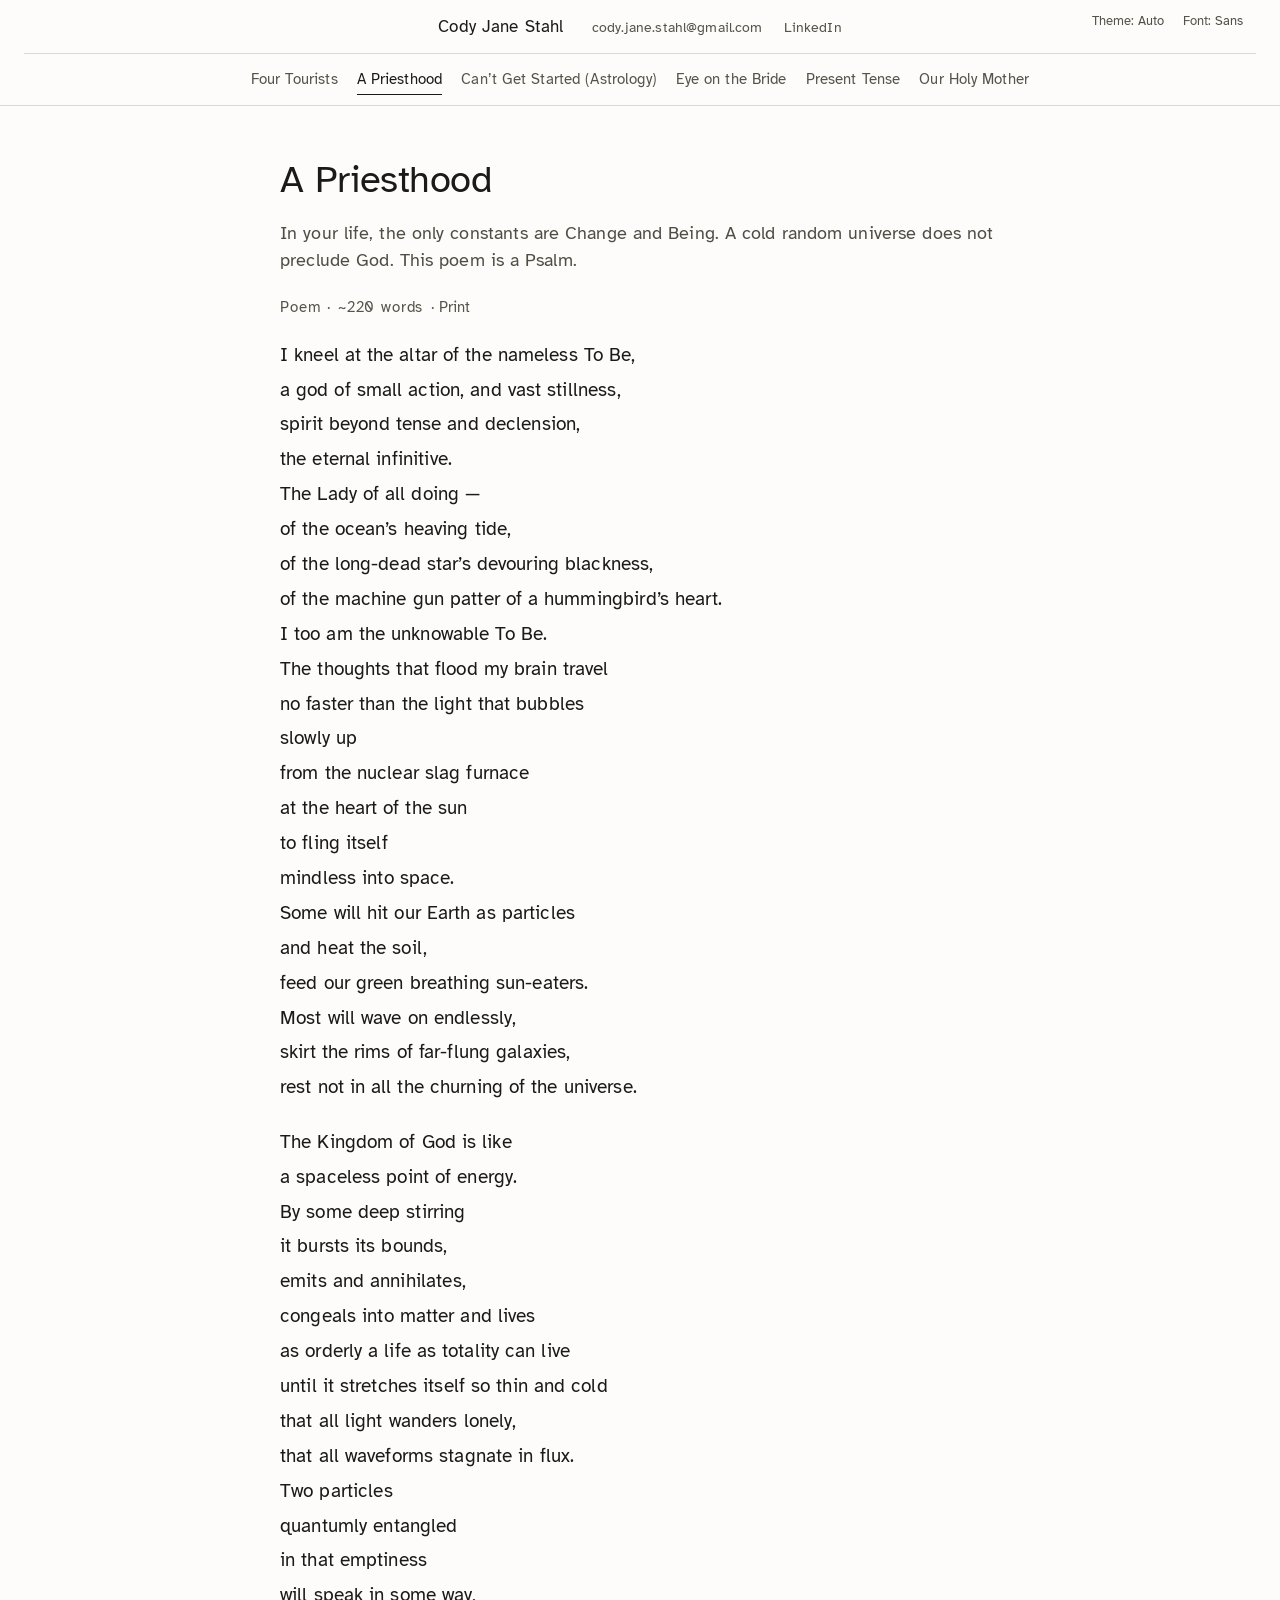
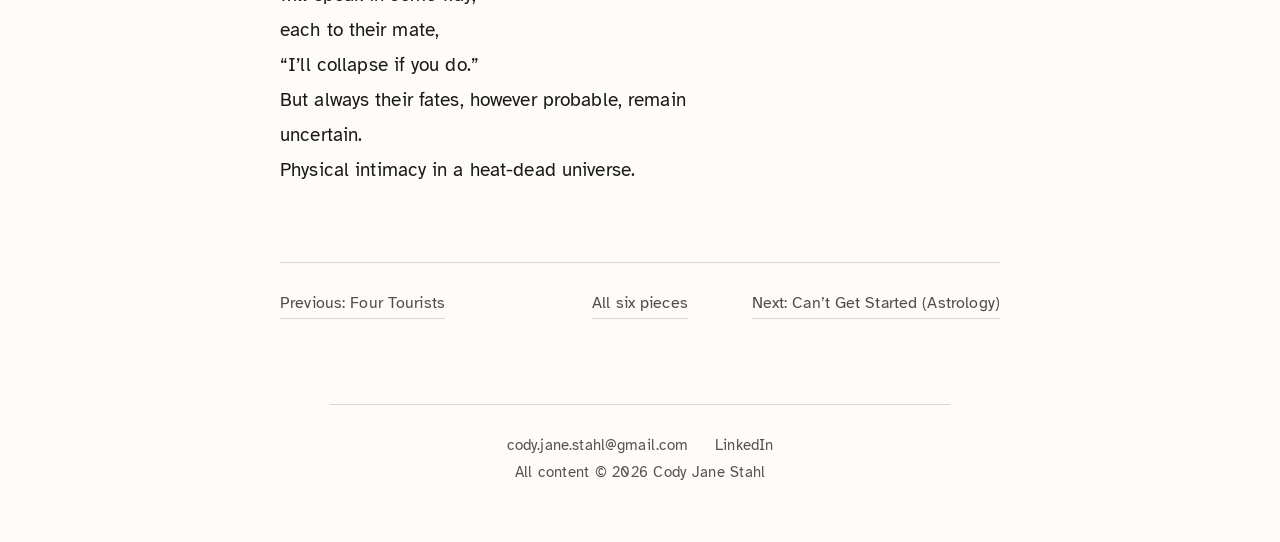
==== writing/a-priesthood.html @ c569a7fe "Serve the writing portfolio at /writing and keep the repo to served files only The writing pages are" ====
<!DOCTYPE html>
<html lang="en">
<head>
<meta charset="utf-8">
<meta name="viewport" content="width=device-width, initial-scale=1">
<title>A Priesthood · Cody Jane Stahl</title>
<meta name="description" content="In your life, the only constants are Change and Being. A cold random universe does not preclude God. This poem is a Psalm.">
<meta name="robots" content="noindex">
<link rel="canonical" href="https://cody.stahlsystems.com/writing/a-priesthood">
<meta property="og:type" content="article">
<meta property="og:title" content="A Priesthood">
<meta property="og:description" content="In your life, the only constants are Change and Being. A cold random universe does not preclude God. This poem is a Psalm.">
<meta property="og:url" content="https://cody.stahlsystems.com/writing/a-priesthood">
<meta name="twitter:card" content="summary">
<link rel="icon" href="/writing/favicon.svg" type="image/svg+xml">
<link rel="preload" href="/writing/fonts/atkinson-hyperlegible-regular.d64ba838ef.woff2" as="font" type="font/woff2" crossorigin>
<link rel="stylesheet" href="/writing/site.0b1662e811.css">
<!-- Applies saved theme and font before first paint, so a reader who chose
     dark or the serif never sees a flash of the default (PRD RO-4, TH-4).
     Blocking and tiny by design. -->
<script>try{var d=document.documentElement,t=localStorage.getItem('wss-theme'),f=localStorage.getItem('wss-font');if(t==='dark'||t==='light')d.dataset.theme=t;if(f==='serif')d.dataset.font=f}catch(e){}</script>
<script defer src="/writing/a11y.ce8c271b4e.js"></script>

</head>
<body class="piece piece-a-priesthood form-poem">
<a class="skip" href="#main">Skip to the work</a>
<a class="skip" href="#reading-options">Reading options</a>
<header class="site">
  <div class="site-inner">
    <a class="site-name" href="/writing/">Cody Jane Stahl</a>
    <nav class="site-contact" aria-label="Contact">
      <a href="mailto:cody.jane.stahl@gmail.com">cody.jane.stahl@gmail.com</a>
      <a href="https://www.linkedin.com/in/cody-stahl/" rel="me noopener">LinkedIn</a>
    </nav>
  </div>
  <div class="site-controls" id="reading-options"></div>
  <nav class="site-works" aria-label="All six pieces">
      <a href="/writing/four-tourists">Four Tourists</a>
      <a href="/writing/a-priesthood" aria-current="page">A Priesthood</a>
      <a href="/writing/cant-get-started-astrology">Can’t Get Started (Astrology)</a>
      <a href="/writing/eye-on-the-bride">Eye on the Bride</a>
      <a href="/writing/present-tense">Present Tense</a>
      <a href="/writing/our-holy-mother">Our Holy Mother</a>
  </nav>
</header>
<main id="main">
<article style="--print-verse-pt:8.94pt">
  <header class="piece-head">
    <h1>A Priesthood</h1>
    <p class="byline print-only">Cody Jane Stahl</p>
    <p class="framing">In your life, the only constants are Change and Being. A cold random universe does not preclude God. This poem is a Psalm.</p>
    <p class="meta">Poem · ~220 words</p>
    
  </header>
<p class="stanza">
  <span class="l">I kneel at the altar of the nameless To Be,</span>
  <span class="l">a god of small action, and vast stillness,</span>
  <span class="l">spirit beyond tense and declension,</span>
  <span class="l">the eternal infinitive.</span>
  <span class="l">The Lady of all doing —</span>
  <span class="l">of the ocean’s heaving tide,</span>
  <span class="l">of the long-dead star’s devouring blackness,</span>
  <span class="l">of the machine gun patter of a hummingbird’s heart.</span>
  <span class="l">I too am the unknowable To Be.</span>
  <span class="l">The thoughts that flood my brain travel</span>
  <span class="l">no faster than the light that bubbles</span>
  <span class="l">slowly up</span>
  <span class="l">from the nuclear slag furnace</span>
  <span class="l">at the heart of the sun</span>
  <span class="l">to fling itself</span>
  <span class="l">mindless into space.</span>
  <span class="l">Some will hit our Earth as particles</span>
  <span class="l">and heat the soil,</span>
  <span class="l">feed our green breathing sun-eaters.</span>
  <span class="l">Most will wave on endlessly,</span>
  <span class="l">skirt the rims of far-flung galaxies,</span>
  <span class="l">rest not in all the churning of the universe.</span>
</p>
<p class="stanza">
  <span class="l">The Kingdom of God is like</span>
  <span class="l">a spaceless point of energy.</span>
  <span class="l">By some deep stirring</span>
  <span class="l">it bursts its bounds,</span>
  <span class="l">emits and annihilates,</span>
  <span class="l">congeals into matter and lives</span>
  <span class="l">as orderly a life as totality can live</span>
  <span class="l">until it stretches itself so thin and cold</span>
  <span class="l">that all light wanders lonely,</span>
  <span class="l">that all waveforms stagnate in flux.</span>
  <span class="l">Two particles</span>
  <span class="l">quantumly entangled</span>
  <span class="l">in that emptiness</span>
  <span class="l">will speak in some way,</span>
  <span class="l">each to their mate,</span>
  <span class="l">“I’ll collapse if you do.”</span>
  <span class="l">But always their fates, however probable, remain</span>
  <span class="l">uncertain.</span>
  <span class="l">Physical intimacy in a heat-dead universe.</span>
</p>
</article>
<nav class="pager">
  <a class="prev" href="/writing/four-tourists">Previous: Four Tourists</a>
  <a class="home" href="/writing/">All six pieces</a>
  <a class="next" href="/writing/cant-get-started-astrology">Next: Can’t Get Started (Astrology)</a>
</nav>

</main>
<footer>
  <nav class="footer-links" aria-label="Contact">
    <a href="mailto:cody.jane.stahl@gmail.com">cody.jane.stahl@gmail.com</a>
    <a href="https://www.linkedin.com/in/cody-stahl/" rel="me noopener">LinkedIn</a>
  </nav>
  <p class="copyright">All content © 2026 Cody Jane Stahl</p>
</footer>
</body>
</html>
---- writing/site.0b1662e811.css ----
/* Writing portfolio stylesheet
   No bold anywhere: only Regular and Italic ship of each family, so
   font-weight:700 would render as synthesised faux-bold. */

/* ---------- Faces ----------
   Atkinson Hyperlegible (Braille Institute, OFL) is the DEFAULT. It was drawn
   for low vision, with unambiguously distinct I/l/1 and O/0, and it is only
   35 KB for both styles. Making it the default rather than an opt-in means the
   accessible letterforms are what everyone gets, instead of only the readers
   who find a control in the footer.

   Chosen over OpenDyslexic deliberately. British Dyslexia Association guidance
   is about sans-serif letterforms and generous spacing, not a special face, and
   the studies on OpenDyslexic specifically (Rello & Baeza-Yates 2013; Wery &
   Diliberto 2017) find no reading-speed advantage over a well-set sans.

   Literata is the opt-in alternative. Drawn by TypeTogether for Google Play
   Books, so it is engineered for long-form screen reading rather than adapted
   from print. Declared here but NOT fetched
   unless html[data-font="serif"] is set — a browser only downloads a face it
   actually renders — so the default reader never pays its 92 KB (PRD RO-5). */

@font-face{
  font-family:"Literata";
  src:url(/writing/fonts/literata-regular.e618d80055.woff2) format("woff2");
  font-weight:400;font-style:normal;font-display:swap;
}
@font-face{
  font-family:"Literata";
  src:url(/writing/fonts/literata-italic.99fa032066.woff2) format("woff2");
  font-weight:400;font-style:italic;font-display:swap;
}
@font-face{
  font-family:"Atkinson Hyperlegible";
  src:url(/writing/fonts/atkinson-hyperlegible-regular.d64ba838ef.woff2) format("woff2");
  font-weight:400;font-style:normal;font-display:swap;
}
@font-face{
  font-family:"Atkinson Hyperlegible";
  src:url(/writing/fonts/atkinson-hyperlegible-italic.bc8825fd43.woff2) format("woff2");
  font-weight:400;font-style:italic;font-display:swap;
}

/* ---------- Tokens ---------- */

/* Default: Atkinson, set with the generous spacing that is where most of the
   real legibility benefit lives (BDA guidance) — looser leading, slight
   positive tracking, open word spacing, and a measure short enough to make
   line-to-line return easy. */
:root{
  /* MEASURED, not guessed. CSS `ch` is the width of the "0" glyph, which is
     ~1.56x the average character in running text — so 64ch renders ~89
     characters, not 64. These values were measured against the actual content
     in the actual face: 43ch = ~66 characters of prose (TY-1: 60-70), and 56ch
     holds Eye on the Bride's 79-character line (571px) unwrapped (VF-3). */
  /* Calibrated against svpg.com, which Cody gave as the reference: it runs 90
     characters at 18px in a 736px column. We match the character count but not
     its leading — svpg sets 1.33, which is tight for a line that long. At 1.72
     the eye finds the next line reliably, so a long measure costs much less.
     Grows with the viewport; capped so it cannot run past ~90. */
  --measure-prose:clamp(62ch, 36ch + 19vw, 78ch);
  --measure-verse:clamp(60ch, 42ch + 13vw, 68ch);

  /* Minimum breathing room at the viewport edges. The column is centred; this
     is just the gutter it must never cross. */
  --page-inset:1.25rem;

  --font-body:"Atkinson Hyperlegible",Verdana,Tahoma,sans-serif;
  --leading:1.72;
  --track:.008em;
  --word-space:.04em;

  /* AAA (7:1) for body and framing; meta clears 7:1 too. */
  --bg:#fdfcfa; --ink:#1b1a18; --ink-soft:#514d45; --ink-faint:#57534a; --rule:#ddd8cd;
}
/* Three states. Auto follows the OS; an explicit choice disables the media
   query outright via :not([data-theme]), and the light block below re-declares
   the defaults so "Light" sticks on a machine set to dark. Pattern borrowed
   from BeowulfTranslator's tokens.css.

   color-scheme is the part that is easy to forget: without it the browser's own
   scrollbars, focus rings and form controls stay in the OS theme, so a reader
   who forces Light on a dark machine gets dark scrollbars framing a light page. */
@media (prefers-color-scheme:dark){
  :root:not([data-theme]){
    --bg:#15161a; --ink:#e8e6e1; --ink-soft:#b8b4ab; --ink-faint:#aaa69e; --rule:#33363d;
    color-scheme:dark;
  }
}
:root[data-theme="dark"]{
  --bg:#15161a; --ink:#e8e6e1; --ink-soft:#b8b4ab; --ink-faint:#aaa69e; --rule:#33363d;
  color-scheme:dark;
}
:root[data-theme="light"]{
  --bg:#fdfcfa; --ink:#1b1a18; --ink-soft:#514d45; --ink-faint:#57534a; --rule:#ddd8cd;
  color-scheme:light;
}

/* Opt-in serif. The whole setting moves, not just the family: a serif wants a
   slightly larger size, tighter leading, no added tracking, and a wider measure
   than the sans (PRD RO-8). */
html[data-font="serif"]{
  --font-body:"Literata","Iowan Old Style",Georgia,"Times New Roman",serif;
  --leading:1.62;
  --track:0;
  --word-space:0;
  /* Literata's ch ratio is 0.831 vs Atkinson's 0.693, so the same ch value
     renders ~20% more characters. Measured, not converted. */
  --measure-prose:clamp(74ch, 43ch + 22vw, 93ch);
  --measure-verse:clamp(66ch, 47ch + 15vw, 76ch);
  font-size:clamp(17.5px, 0.45vw + 14.4px, 22px);
}

*{box-sizing:border-box}
html{font-size:clamp(16.5px, 0.42vw + 13.6px, 21px)}

body{
  margin:0; background:var(--bg); color:var(--ink);
  font-family:var(--font-body);
  font-optical-sizing:auto;
  line-height:var(--leading);
  letter-spacing:var(--track);
  word-spacing:var(--word-space);
  -webkit-text-size-adjust:100%;
}

/* One page column, shared by every page type. The column is centred; the text
   inside it is left-aligned to the column's edge and rags right at whatever
   measure its form wants. That keeps the left margin identical whether you are
   reading a 44-line poem or a 2,642-word story — the alternative, centring each
   measure independently, made the text jump sideways as you moved through the
   set. */
/* The column takes the width of whatever form the page holds, and is centred.
   Consequence worth knowing: because prose and verse need different measures,
   centring each means their left edges differ between a poem page and a story
   page. Centring the block won and the shared left edge lost — they cannot
   both be true unless the two forms share a width, which they cannot, since
   prose must stay near 70 characters and verse must hold a 79-character line
   unwrapped. */
main{
  width:min(100% - 2 * var(--page-inset), var(--measure-prose));
  margin:0 auto;
  padding:4rem 0 2rem;
}
.form-poem main,.form-song main{
  width:min(100% - 2 * var(--page-inset), var(--measure-verse));
}
h1{
  font-size:2rem;font-weight:400;letter-spacing:-.012em;line-height:1.18;margin:0 0 .8em;
  text-wrap:balance;
}
p{text-wrap:pretty}
a{color:inherit}
a:focus-visible,button:focus-visible,[tabindex]:focus-visible{
  outline:2px solid var(--ink);outline-offset:3px;border-radius:2px;
}

/* Visually hidden until focused. Makes the reading-options control the first
   focusable thing on the page, so it is reachable before the work rather than
   after 2,600 words (PRD RO-2). */
.skip{
  position:absolute;left:-9999px;top:0;z-index:10;
  background:var(--bg);color:var(--ink);border:1px solid var(--ink);
  padding:.6em 1em;font-size:.85rem;text-decoration:none;
}
.skip:focus{left:.75rem;top:.75rem}
.skip:nth-of-type(2):focus{left:11rem}

/* ---------- Site header ----------
   On every page, at the top of the page. NOT sticky: it scrolls away with the
   content, so nothing follows the reader down a 2,642-word story. */

.site{
  position:relative;
  border-bottom:1px solid var(--rule);
  font-size:.8rem;
}
.site-inner{
  width:min(100% - 2 * var(--page-inset), 68rem);
  margin:0 auto;padding:.6rem 0;
  display:flex;gap:1rem 1.5rem;align-items:baseline;
  justify-content:center;flex-wrap:wrap;
}
.site-name{
  font-size:1.15em;text-decoration:none;letter-spacing:.01em;
  color:var(--ink);white-space:nowrap;
}
.site-contact a{font-size:.95em}
.site-contact{display:flex;gap:1.1rem;flex-wrap:wrap}
.site-contact a{color:var(--ink-faint);text-decoration:none;border-bottom:1px solid transparent}
.site-contact a:hover{color:var(--ink);border-bottom-color:var(--rule)}

.site-works{
  width:min(100% - 2 * var(--page-inset), 68rem);
  margin:0 auto;padding:.5rem 0 .55rem;
  display:flex;gap:.35rem 1rem;justify-content:center;flex-wrap:wrap;
  border-top:1px solid var(--rule);
}
.site-works a{
  color:var(--ink-faint);text-decoration:none;
  border-bottom:1px solid transparent;padding:.15em 0;
}
.site-works a:hover{color:var(--ink);border-bottom-color:var(--rule)}
.site-works a[aria-current="page"]{color:var(--ink);border-bottom-color:var(--ink)}

/* The header already establishes the page; the work does not need to start
   four rems below it as well. */
.piece main{padding-top:2.75rem}

/* ---------- Measures ---------- */

.piece article{margin:0;max-width:100%}
.index-wrap{max-width:100%;margin:0}

/* ---------- Verse ----------
   One element per authored line. The hanging indent is what distinguishes a
   wrapped line from an authored break; if you cannot tell them apart at 375px,
   the poem is being misrepresented. */

.stanza{margin:0 0 1.9em}
.stanza .l{display:block;padding-left:1.6em;text-indent:-1.6em}
.stanza .l+.l{margin-top:.12em}

.piece-four-tourists .stanza{margin-bottom:3.2em}
/* Atkinson has no small-caps, so the default treatment is uppercase at a
   smaller size. The serif setting gets true small-caps instead. */
.piece-four-tourists .stanza .l:first-child{
  text-transform:uppercase;font-size:.8em;letter-spacing:.16em;
  color:var(--ink-soft);padding-left:0;text-indent:0;margin-bottom:.75em;
}
html[data-font="serif"] .piece-four-tourists .stanza .l:first-child{
  text-transform:none;font-variant:small-caps;font-size:1em;letter-spacing:.09em;
}

/* ---------- Prose ----------
   Paragraphs are spaced, never indented. "The butcher cries." in Our Holy
   Mother depends on the vertical gap to read as an isolated beat; a
   first-line-indent style absorbs it. Do not add text-indent here. */

.piece p{margin:0 0 1.15em}

hr.scene{border:0;margin:2.4em 0;text-align:center}
hr.scene::after{content:"* * *";color:var(--ink-faint);letter-spacing:.5em}

/* No italics, no quote marks, no left border — each reads as an epigraph,
   which DESIGN-DECISIONS §4 rules out by name. */
.framing{font-size:.95em;line-height:1.5;color:var(--ink-soft);margin:0 0 1.4em;max-width:60ch}
.meta{font-size:.78em;letter-spacing:.06em;color:var(--ink-faint);margin:0 0 2.6em}
.standfirst{font-size:1.05em;color:var(--ink-soft);margin:0 0 1rem;max-width:56ch}
.piece-head h1{margin-bottom:.45em}

/* ---------- Index ---------- */

.pieces{list-style:none;padding:0;margin:2.75rem 0 0;counter-reset:piece}
.pieces li{margin:0 0 2.9rem;position:relative}
.pieces h2{font-size:1.32rem;font-weight:400;margin:0 0 .4rem;line-height:1.25}
.pieces a{text-decoration:none;border-bottom:1px solid var(--rule)}
.pieces a:hover{border-bottom-color:var(--ink)}
.pieces .framing{margin-bottom:.45em}
.pieces .meta{margin-bottom:0}

/* ---------- Index: the whole portfolio on one screen ----------
   Six entries stacked in one column ran past 1200px, so a laptop reader had to
   scroll to learn the set existed -- the one thing the index is for (G2).

   Two columns, filled DOWN then across: 1,2,3 | 4,5,6. Column flow rather than
   row flow keeps 1-2-3 vertically adjacent, which preserves the seam
   DESIGN-DECISIONS §3 asks for -- A Priesthood ends on "Physical intimacy in a
   heat-dead universe" and Can't Get Started opens on "I can't get started on
   anything". Row flow put those two diagonally opposite each other.

   Vertical rhythm is keyed to viewport HEIGHT, not width. A fixed set of sizes
   fitted a 1366x768 laptop by 27px and still clipped the last line on a screen
   with a bookmarks bar; guessing the reader's chrome height is a losing game.
   Every vertical value below is clamp(floor, Nvh, ceiling), so a short screen
   tightens itself and a tall one uses the room. Measured: fits from 560px of
   usable height upward, with the framing scaling 15.1px to 18.9px.

   The 58rem container is a width decision and stays fixed: wider pushed the
   framing lines past 80 characters, and those six lines are meant to scan as
   one voice. At 58rem the columns run 75 characters. */
@media (min-width:62rem){
  .index main{
    width:min(100% - 2 * var(--page-inset), 58rem);
    padding-top:clamp(.4rem, 2.4vh, 1.8rem);
  }
  .index-wrap{max-width:100%}
  .index h1{
    font-size:clamp(1.12rem, 4.4vh, 1.82rem);
    margin-bottom:clamp(.12em, .8vh, .3em);
  }
  .index .standfirst{
    font-size:clamp(.8em, 2.9vh, 1.12em);
    margin-bottom:clamp(.12rem, .8vh, .35rem);
  }
  .index .print-all{margin-top:clamp(.12rem, .8vh, .35rem);font-size:.78em}

  .pieces{
    display:grid;
    grid-template-columns:1fr 1fr;
    grid-template-rows:repeat(3, auto);
    grid-auto-flow:column;
    column-gap:2.8rem;
    row-gap:clamp(.35rem, 2.2vh, 1.55rem);
    margin-top:clamp(.35rem, 2.3vh, 1.5rem);
  }
  .pieces li{margin:0}
  .pieces h2{
    font-size:clamp(.94rem, 3.3vh, 1.4rem);
    margin-bottom:clamp(.1rem, .6vh, .3rem);
    line-height:1.25;
  }
  .pieces .framing{
    font-size:clamp(.73em, 2.55vh, 1.04em);
    line-height:1.42;
    margin-bottom:clamp(.12em, .7vh, .34em);
    max-width:none;
  }
  .pieces .meta{font-size:.7em;margin-bottom:0}
}

/* ---------- Pager, footer ---------- */

.pager{
  max-width:100%;margin:4rem 0 0;padding:1.4rem 0 0;
  border-top:1px solid var(--rule);
  display:grid;grid-template-columns:1fr auto 1fr;gap:.6rem 1.5rem;
  align-items:baseline;font-size:.85em;
}
.pager .prev{grid-column:1;justify-self:start}
.pager .home{grid-column:2;justify-self:center;text-align:center}
.pager .next{grid-column:3;justify-self:end;text-align:right}
@media (max-width:30rem){
  .pager{grid-template-columns:1fr;justify-items:center;text-align:center}
  .pager .prev,.pager .home,.pager .next{grid-column:1;justify-self:center;text-align:center}
}
.pager a{color:var(--ink-soft);text-decoration:none;border-bottom:1px solid var(--rule)}
.pager a:hover{color:var(--ink);border-bottom-color:var(--ink)}

footer{
  width:min(100% - 2 * var(--page-inset), var(--measure-prose));
  margin:2.5rem auto 3rem;padding:1.4rem 0 0;
  border-top:1px solid var(--rule);
  font-size:.8em;color:var(--ink-faint);
  text-align:center;
}
footer a{color:inherit}
.footer-links{display:flex;gap:1.4rem;justify-content:center;flex-wrap:wrap}
.footer-links a{text-decoration:none;border-bottom:1px solid transparent}
.footer-links a:hover{color:var(--ink);border-bottom-color:var(--rule)}
.copyright{margin:.9rem 0 0;letter-spacing:.02em}

/* ---------- Reading options (built by a11y.js; absent without JS) ---------- */

/* Top-right, and the ONLY thing that follows the reader down the page --
   position:fixed rather than the header's sticky, which was removed on purpose.
   Deliberately the quietest thing on screen: smaller than the name, in the
   faint ink, no box until it needs one.

   It does need a backing, because unlike everything else here it sits over
   moving text. The tint is the page background at 90% with a blur behind it,
   so it reads as the page thinning out rather than as a panel laid on top. The
   solid declaration first is the fallback where color-mix is unsupported. */
.site-controls{
  position:fixed;top:0;right:var(--page-inset);z-index:20;
  display:flex;gap:1rem;align-items:center;
  font-size:.85em;
  padding:.1rem .7rem .3rem;
  border-radius:0 0 5px 5px;
  background:var(--bg);
  background:color-mix(in srgb, var(--bg) 90%, transparent);
  backdrop-filter:blur(8px);
  -webkit-backdrop-filter:blur(8px);
}
.ro-toggle{
  font:inherit;background:none;border:0;padding:.45rem 0;
  color:var(--ink-faint);cursor:pointer;white-space:nowrap;
  border-bottom:1px solid transparent;
  min-height:24px;          /* WCAG 2.5.8 target size, without looking like a box */
}
.ro-toggle:hover{color:var(--ink);border-bottom-color:var(--ink-faint)}
.ro-toggle .ro-value{color:var(--ink-soft)}
.ro-toggle:hover .ro-value{color:var(--ink)}

/* Print action, sat with the piece metadata rather than floating. Same quiet
   treatment as the corner toggles. Built by a11y.js, since window.print() needs
   JS and a dead button would be worse than none. */
.print-piece{
  font:inherit;background:none;border:0;padding:0;margin-left:.5em;
  color:var(--ink-faint);cursor:pointer;
  border-bottom:1px solid transparent;
}
.print-piece:hover{color:var(--ink);border-bottom-color:var(--ink-faint)}

/* Below this width the centred name row would slide under the fixed corner, so
   the header starts below the band the controls occupy instead. The controls
   stay fixed -- they are meant to be reachable at any scroll position. */
@media (max-width:46rem){
  /* Clearance must exceed the control's own height (~42px), not merely look
     like it does -- at 1.9rem the centred name slid under it by a pixel. */
  .site{padding-top:3rem}
  .site-controls{right:auto;left:50%;transform:translateX(-50%);border-radius:0 0 5px 5px}
}

/* ---------- Audio player ---------- */

.player{display:flex;align-items:center;gap:.75rem;flex-wrap:wrap;margin:0 0 2.2em}
.player button.play{
  font:inherit;font-size:.85rem;line-height:1.1;
  background:none;color:var(--ink-soft);
  border:1px solid var(--rule);border-radius:999px;
  padding:.55em 1.15em;min-height:24px;cursor:pointer;
}
.player button.play:hover{color:var(--ink);border-color:var(--ink-faint)}

/* The visual track is 2px, but the hit area is 24px tall so it meets the
   WCAG 2.2 target minimum (PRD AX-8). The line is drawn by a pseudo-element
   centred inside the taller box, not by the box itself. */
.player .bar{
  flex:1 1 12rem;max-width:22rem;height:24px;position:relative;
  background:none;border:0;padding:0;cursor:pointer;
}
.player .bar::before{
  content:"";position:absolute;left:0;right:0;top:11px;height:2px;background:var(--rule);
}
.player .bar>span{
  position:absolute;left:0;top:11px;height:2px;width:0;background:var(--ink-faint);
}
/* Clock and "Demo recording" share a baseline and travel together. */
.player-meta{display:flex;align-items:baseline;gap:.55rem;white-space:nowrap}
.player .time{
  font-size:.75em;line-height:1.2;color:var(--ink-faint);
  font-variant-numeric:tabular-nums;letter-spacing:.03em;
}
.player-note{
  font-size:.75em;line-height:1.2;letter-spacing:.03em;color:var(--ink-faint);margin:0;
}
.player-meta .player-note::before{content:"· ";color:var(--rule)}
.player audio{max-width:100%}

/* ---------- Print ----------
   PR-1..PR-8. Verse type size is computed per piece by build.py and arrives as
   --print-verse-pt on the article; see TECH-SPEC §18. */

.print-only{display:none}
/* Sits under the standfirst now, above the list. Kept quiet: it is a
   utility, and it must not read as louder than the work below it. */
.print-all{margin:.7rem 0 0;font-size:.85em}
.print-all a{color:var(--ink-faint)}
.printpiece + .printpiece{margin-top:5rem}
.printpiece .piece-head h2{
  font-size:2rem;font-weight:400;letter-spacing:-.012em;line-height:1.18;
  margin:0 0 .45em;text-wrap:balance;
}
.print-actions{margin:1.2rem 0 0}
.print-actions .print-piece{margin-left:0}
.print-intro{margin-bottom:3rem}

@media print{
  @page{size:letter;margin:.75in}

  /* Chrome out. Nothing but the work and its header. */
  .site,.site-controls,.pager,footer,.player,.skip,.print-all,.print-intro,
  .print-piece{display:none}
  .print-only{display:block}

  html{font-size:11pt}
  body{background:#fff;color:#000;line-height:1.45}
  main{width:auto;max-width:none;margin:0;padding:0}
  article{max-width:none !important;width:auto !important}

  /* The header block is set in a different family from the body, which is the
     print-medium substitute for the colour distinction used on screen. Keyed
     off the body face so the two never collide: serif header against the sans
     default, sans header if the reader chose the serif. Georgia and the system
     sans are used rather than the webfonts so nothing has to load to print. */
  .piece-head{
    font-family:Georgia,"Times New Roman",serif;
    border-bottom:.5pt solid #999;padding-bottom:.35em;margin-bottom:1em;
  }
  html[data-font="serif"] .piece-head{
    font-family:-apple-system,"Segoe UI",Helvetica,Arial,sans-serif;
  }
  .piece-head h1,.piece-head h2{font-size:14.5pt;margin:0 0 .1em;line-height:1.12}
  .piece-head .byline{font-size:9pt;margin:0 0 .35em;color:#000}
  .piece-head .framing{font-size:8.5pt;line-height:1.3;color:#333;margin:0 0 .3em;max-width:none}
  .piece-head .meta{font-size:8pt;color:#555;margin:0;letter-spacing:.04em}

  /* PR-4: at most one Letter page for verse. Size comes from the build. */
  .form-poem .stanza,.form-song .stanza{
    font-size:var(--print-verse-pt,11pt);line-height:1.35;margin-bottom:1.1em;
  }
  .stanza .l+.l{margin-top:0}

  /* Four Tourists sets in two columns: 44 lines at a 26-character median leaves
     most of a single column empty while forcing the type down to fit the
     height. The header spans both. Stanzas fall 17+4 | 19+4. */
  .piece-four-tourists{column-count:2;column-gap:24pt}
  .piece-four-tourists .piece-head{column-span:all}
  .piece-four-tourists .stanza{break-inside:avoid}

  /* Safety net: if the computed size is still wrong for some browser, move the
     whole poem to the next sheet rather than splitting it across two. */
  .form-poem article,.form-song article,
  .printpiece.form-poem,.printpiece.form-song{break-inside:avoid}
  .stanza{break-inside:avoid}
  .piece-head{break-after:avoid}
  .piece p{orphans:2;widows:2;margin:0 0 .8em}
  hr.scene{margin:1.4em 0}

  /* PR-6: one work per sheet on /print. */
  .printpiece{break-before:page;margin-top:0}
  .printpiece:first-of-type{break-before:auto}

  a[href]::after{content:""}
  a{text-decoration:none;color:#000}
}
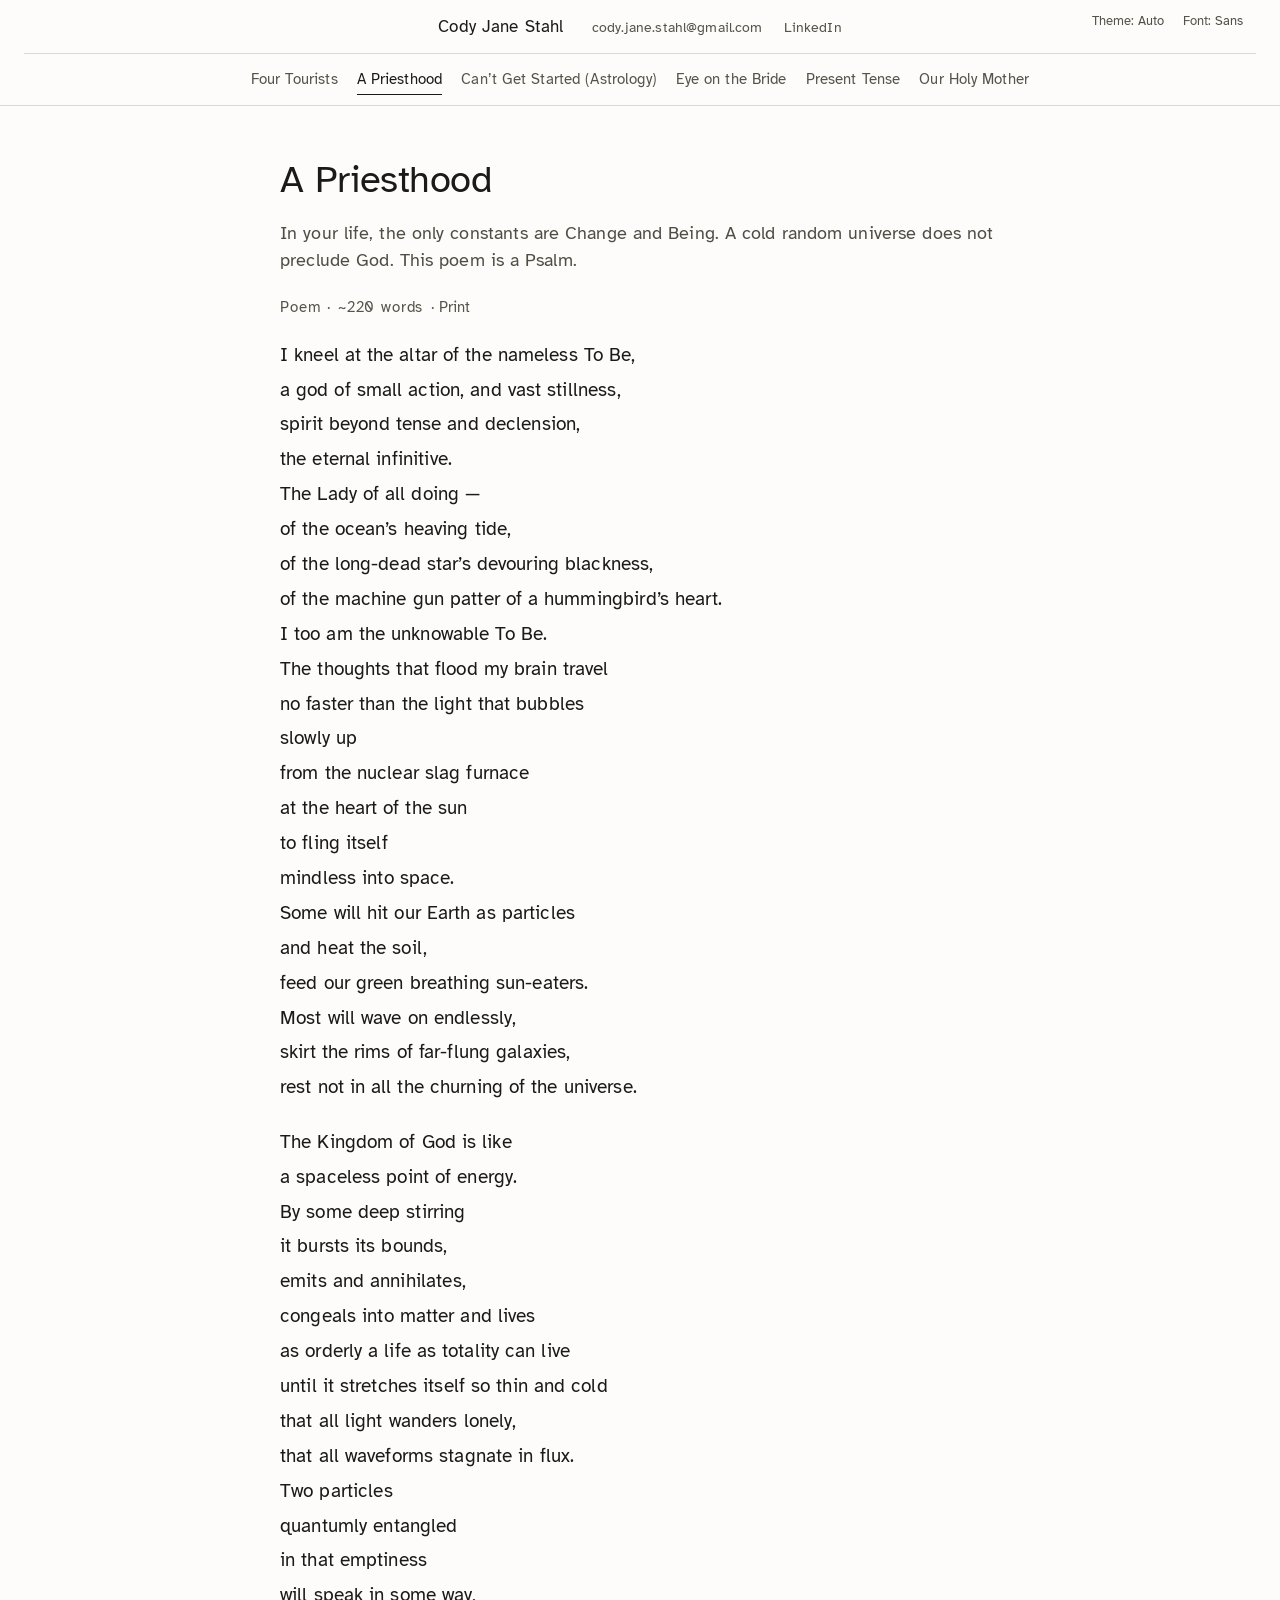
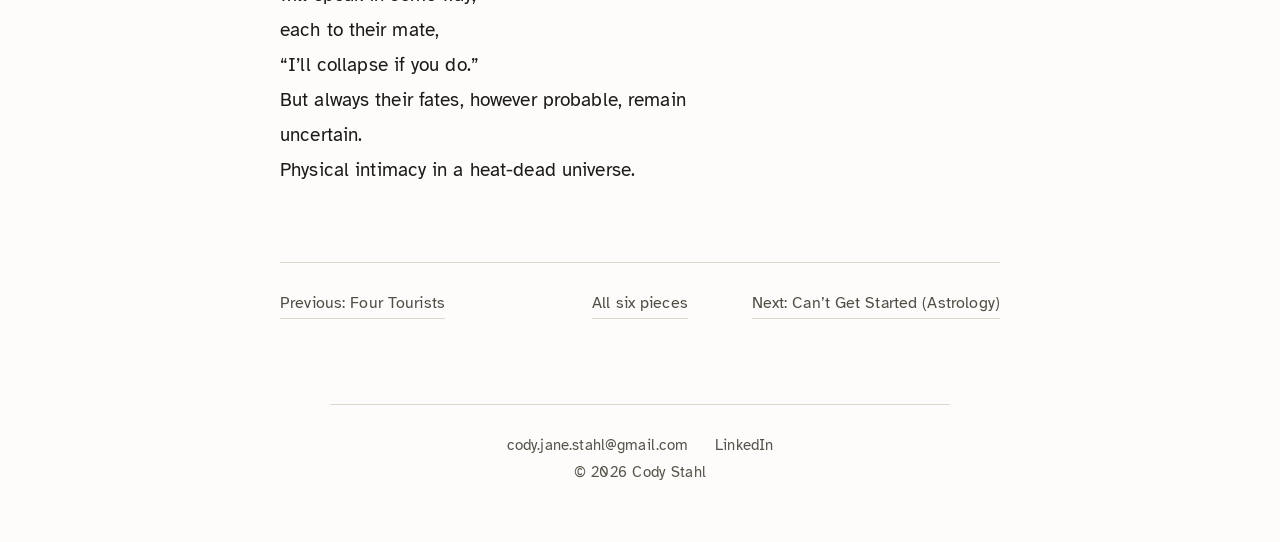
==== commit 061ad8e2: "Match the writing pages' copyright line to the rest of the site Rebuilt from writing-portfolio-site " ====
--- a/writing/a-priesthood.html
+++ b/writing/a-priesthood.html
@@ -110,7 +110,7 @@
     <a href="mailto:cody.jane.stahl@gmail.com">cody.jane.stahl@gmail.com</a>
     <a href="https://www.linkedin.com/in/cody-stahl/" rel="me noopener">LinkedIn</a>
   </nav>
-  <p class="copyright">All content © 2026 Cody Jane Stahl</p>
+  <p class="copyright">© 2026 Cody Stahl</p>
 </footer>
 </body>
 </html>
